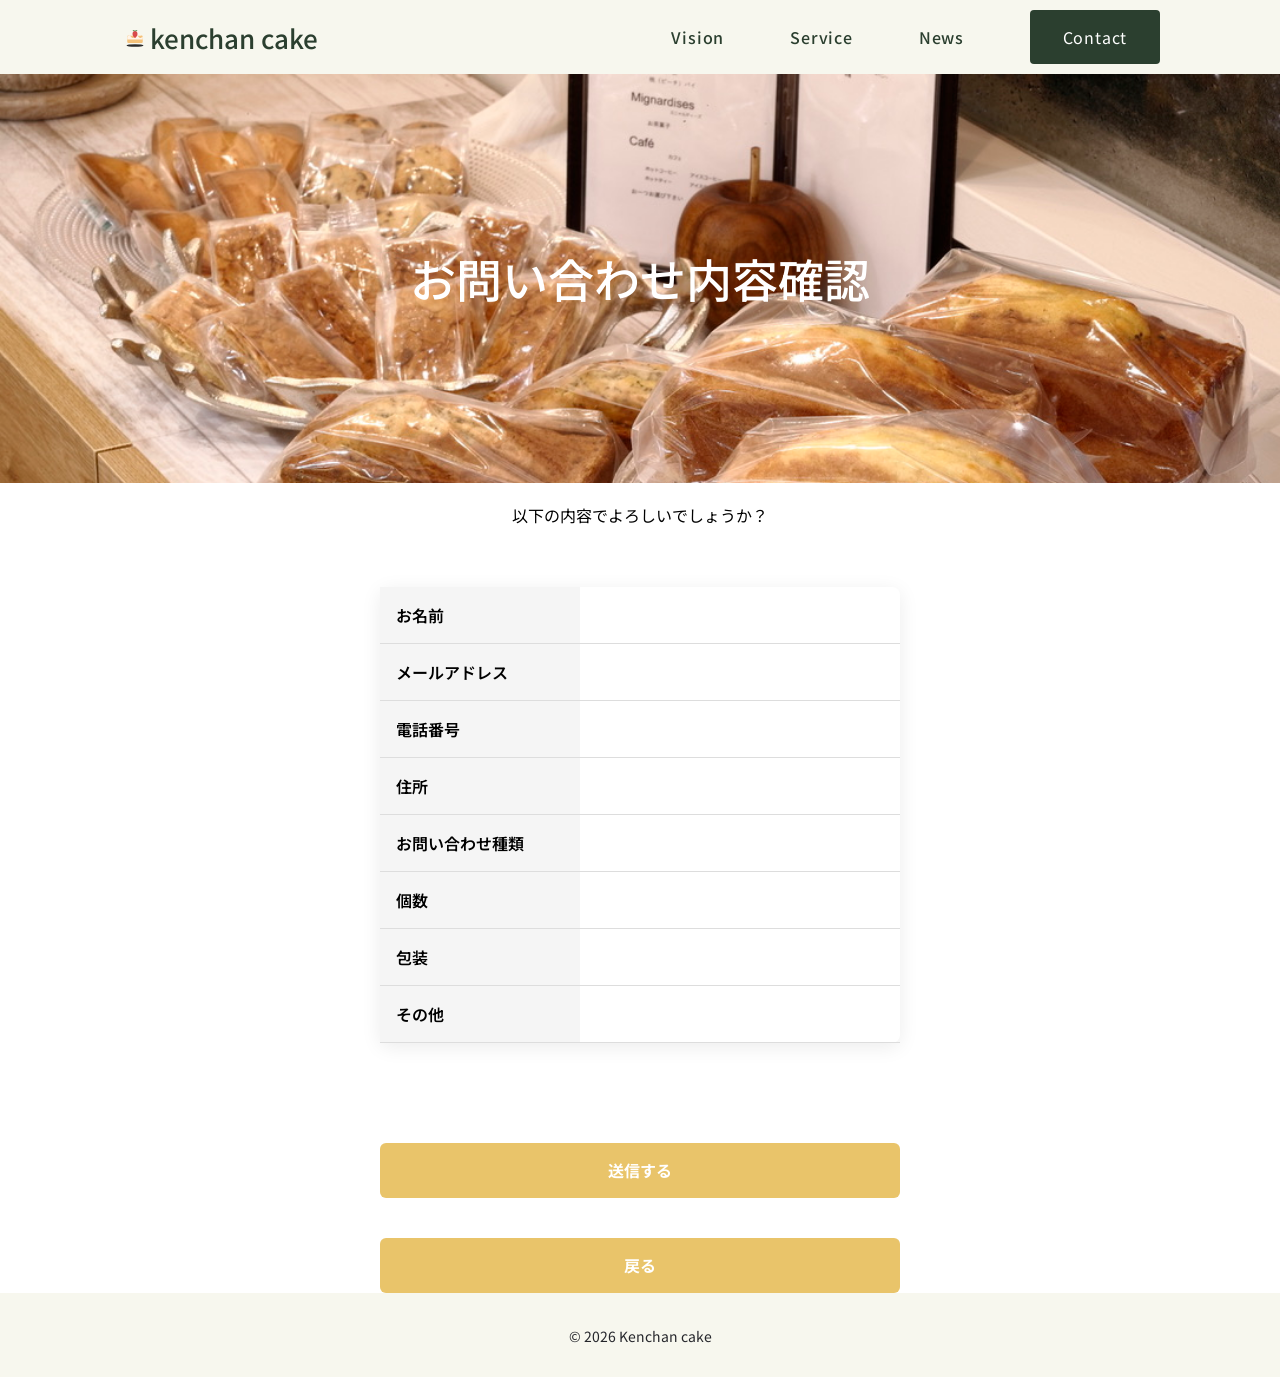
==== confirm.html @ 1800fca9 "3/14" ====
<!doctype html>
<html lang="ja">
  <head>
    <meta name="robots" content="noindex,nofollow" />
    <meta charset="UTF-8" />
    <meta name="viewport" content="width=device-width,initial-scale=1.0" />
    <meta name="format-detection" content="telephone=no" />
    <!-- meta情報 -->
    <title>レモンケーキ | お問い合わせ内容確認</title>
    <meta name="description" content="お問い合わせ内容の確認ページです" />
    <meta name="keywords" content="" />
    <!-- ogp -->
    <meta property="og:title" content="レモンケーキ | お問い合わせ内容確認" />
    <meta property="og:type" content="website" />
    <meta
      property="og:url"
      content="https://contact-form-kenchan-cake.vercel.app/"
    />
    <meta
      property="og:image"
      content="http://hogehoge.com/images/ogp-img.jpg"
    />
    <meta property="og:site_name" content="Lemon cake" />
    <meta
      property="og:description"
      content="お問い合わせ内容の確認ページです"
    />
    <meta name="twitter:card" content="summary" />
    <!-- ファビコン -->
    <link rel="icon" href="./images/favicon 2.ico" />

    <!-- Google Fonts -->
    <link rel="preconnect" href="https://fonts.googleapis.com" />
    <link rel="preconnect" href="https://fonts.gstatic.com" crossorigin />
    <link
      href="https://fonts.googleapis.com/css2?family=Noto+Sans+JP:wght@400;500;700&display=swap"
      rel="stylesheet"
    />

    <!-- ファーストビューの背景画像を先に読み込む -->
    <link rel="preload" as="image" href="./images/fv-img.jpg" />
    <link rel="preload" as="image" href="./images/fv-img-sp.jpg" />

    <!-- css -->
    <link rel="stylesheet" href="./sass/style.css" />

    <!-- JavaScript -->
    <script
      src="https://code.jquery.com/jquery-3.6.1.min.js"
      integrity="sha256-o88AwQnZB+VDvE9tvIXrMQaPlFFSUTR+nldQm1LuPXQ="
      crossorigin="anonymous"
      defer
    ></script>
    <script src="/js/script.js" defer></script>
  </head>

  <body>
    <header class="header js-header">
      <div class="header__inner">
        <img
          src="./images/logo.svg"
          alt=""
          class="header__logo"
          loading="lazy"
        />
        <h1 class="header__name">kenchan cake</h1>
        <nav class="header__nav md-none">
          <ul class="header__items">
            <li class="header__item">
              <a href="#vision" class="header__link">Vision</a>
            </li>
            <li class="header__item">
              <a href="#service" class="header__link">Service</a>
            </li>
            <li class="header__item">
              <a href="#news" class="header__link">News</a>
            </li>
          </ul>
        </nav>
        <a href="#contact" class="header__contact contact-button md-none"
          >Contact</a
        >
      </div>
    </header>

    <div class="hamburger js-hamburger md-show">
      <span></span>
      <span></span>
      <span></span>
    </div>

    <div class="drawer-menu js-drawer">
      <div class="drawer-menu__inner">
        <ul class="drawer-menu__items">
          <li class="drawer-menu__item">
            <a href="#vision" class="drawer-menu__link">Vision</a>
          </li>
          <li class="drawer-menu__item">
            <a href="#service" class="drawer-menu__link">Service</a>
          </li>
          <li class="drawer-menu__item">
            <a href="#news" class="drawer-menu__link">News</a>
          </li>
        </ul>
        <a href="#contact" class="drawer-menu__contact contact-button"
          >Contact</a
        >
      </div>
    </div>

    <main>
      <div class="fv">
        <h1 class="fv__title">お問い合わせ内容確認</h1>
      </div>
      <div class="contact__inner">
        <div>
          <p class="confirm-text">以下の内容でよろしいでしょうか？</p>
        </div>
        <dl class="confirm">
          <div class="confirm__row">
            <dt class="confirm__label">お名前</dt>
            <dd class="confirm__value" id="confirm-name"></dd>
          </div>

          <div class="confirm__row">
            <dt class="confirm__label">メールアドレス</dt>
            <dd class="confirm__value" id="confirm-mail"></dd>
          </div>

          <div class="confirm__row">
            <dt class="confirm__label">電話番号</dt>
            <dd class="confirm__value" id="confirm-tel"></dd>
          </div>

          <div class="confirm__row">
            <dt class="confirm__label">住所</dt>
            <dd class="confirm__value" id="confirm-address"></dd>
          </div>

          <div class="confirm__row">
            <dt class="confirm__label">お問い合わせ種類</dt>
            <dd class="confirm__value" id="confirm-type"></dd>
          </div>

          <div class="confirm__row">
            <dt class="confirm__label">個数</dt>
            <dd class="confirm__value" id="confirm-quantity"></dd>
          </div>

          <div class="confirm__row">
            <dt class="confirm__label">包装</dt>
            <dd class="confirm__value" id="confirm-wrap"></dd>
          </div>

          <div class="confirm__row">
            <dt class="confirm__label">その他</dt>
            <dd class="confirm__value" id="confirm-message"></dd>
          </div>
        </dl>
        <button class="contact__button" type="submit">送信する</button>
        <button class="contact__button" type="submit" onclick="history.back()">
          戻る
        </button>
      </div>
    </main>

    <footer class="footer">
      <small class="footer__copyright">&copy; 2026 Kenchan cake</small>
    </footer>
  </body>
</html>
---- sass/style.css ----
@charset "UTF-8";
html {
  font-size: 16px;
}

body {
  font-family: "Noto Sans JP", sans-serif;
}

a[href^="tel:"] {
  pointer-events: none;
}
@media screen and (max-width: 768px) {
  a[href^="tel:"] {
    pointer-events: auto;
  }
}

a {
  transition: opacity 0.3s;
}
a:hover {
  opacity: 0.7;
}

*,
*::before,
*::after {
  box-sizing: border-box;
}

/* Remove default padding */
ul,
ol {
  padding: 0;
}

/* Remove default margin */
body,
h1,
h2,
h3,
h4,
p,
ul,
ol,
figure,
blockquote,
dl,
dd {
  margin: 0;
}

/* Set core root defaults */
html {
  scroll-behavior: smooth;
}

/* Set core body defaults */
body {
  min-height: 100vh;
  text-rendering: optimizeSpeed;
  line-height: 1.5;
}

/* Remove list styles on ul, ol elements with a class attribute */
ul,
ol {
  list-style: none;
}

/* A elements that don't have a class get default styles */
a:not([class]) {
  -webkit-text-decoration-skip: ink;
  text-decoration-skip-ink: auto;
}

a {
  text-decoration: none;
}

/* Make images easier to work with */
img {
  max-width: 100%;
  display: block;
  width: 100%;
}

/* Natural flow and rhythm in articles by default */
article > * + * {
  margin-top: 1em;
}

/* Inherit fonts for inputs and buttons */
input,
button,
textarea,
select {
  font: inherit;
}

/* Blur images when they have no alt attribute */
img:not([alt]) {
  filter: blur(10px);
}

/* フォームリセット */
input,
button,
select,
textarea {
  -webkit-appearance: none;
  -moz-appearance: none;
  appearance: none;
  background: transparent;
  border: none;
  border-radius: 0;
  font: inherit;
  outline: none;
}

textarea {
  resize: vertical;
}

input[type="checkbox"],
input[type="radio"] {
  display: none;
}

input[type="submit"],
input[type="button"],
label,
button,
select {
  cursor: pointer;
}

select::-ms-expand {
  display: none;
}

/* .header {
  background-color: #eadd29;
  position: absolute;
  top: 0;
  left: 0;
  width: 100%;
  padding: 31px 0 0 80px;
} */
/* @media screen and (max-width: 768px) {
  .header {
    padding: 19px 0 0 10px;
  }
} */

.header__logo {
  /* width: 250px; */
  width: 30px;
  /* aspect-ratio: 42/9; */
}
/* @media screen and (max-width: 768px) {
  .header__logo {
    width: 103px;
  }
} */

.header {
  position: fixed;
  z-index: 1000;
  top: 0;
  left: 0;
  width: 100%;
  height: 74px;
  background-color: #f7f7ee;
}

.header__inner {
  display: flex;
  align-items: center;
  padding: 0 120px;
  height: inherit;
}
@media screen and (max-width: 1024px) {
  .header__inner {
    padding: 0 25px;
  }
}
@media screen and (max-width: 768px) {
  .header__inner {
    padding: 0 15px;
  }
}

.header__name {
  font-size: 26px;
  font-weight: 500;
  display: flex;
  align-items: center;
  margin-right: auto;
  height: inherit;
  color: #2b3f2f;
}
@media screen and (max-width: 768px) {
  .header__name {
    font-size: 24px;
  }
}

.header__nav {
  height: inherit;
}

.header__items {
  display: flex;
  align-items: center;
  height: inherit;
}

.header__item {
  height: inherit;
}

.header__item:not(:first-child) {
  margin-left: 66px;
}

.header__link {
  font-size: 16px;
  font-weight: 500;
  letter-spacing: 0.05em;
  display: flex;
  align-items: center;
  color: #2b3f2f;
  height: inherit;
}

.header__contact {
  margin-left: 66px;
}

.hamburger {
  position: fixed;
  z-index: 9999;
  top: 30px;
  right: 15px;
  width: 25px;
  height: 16px;
  cursor: pointer;
}

.hamburger.is-active {
  right: 20px;
}

.hamburger span {
  position: absolute;
  left: 0;
  display: inline-block;
  width: 100%;
  height: 2px;
  transition: transform 0.3s;
  background-color: #2b3f2f;
}

.hamburger span:first-child {
  top: 0;
}

.hamburger span:nth-child(2) {
  top: 8px;
  transition: opacity 0.3s;
}

.hamburger span:last-child {
  top: 16px;
}

.hamburger.is-active span:first-child {
  top: 15px;
  transform: rotate(-45deg);
}

.hamburger.is-active span:nth-child(2) {
  opacity: 0;
}

.hamburger.is-active span:last-child {
  top: 15px;
  transform: rotate(45deg);
}

.drawer-menu {
  position: absolute;
  z-index: 5000;
  top: 0;
  left: 0;
  display: none;
  width: 100%;
  height: 100vh;
  background-color: #f7f7ee;
}

.drawer-menu__inner {
  display: flex;
  flex-direction: column;
  align-items: center;
  justify-content: center;
  width: 100%;
  height: inherit;
}

.drawer-menu__items {
  display: flex;
  align-items: center;
  flex-direction: column;
}

.drawer-menu__item {
  display: inline-block;
}

.drawer-menu__item:not(:first-child) {
  margin-top: 50px;
}

.drawer-menu__link {
  font-size: 16px;
  letter-spacing: 0.05em;
  font-weight: 500;
  line-height: 1.875;
  color: #2b3f2f;
}

.drawer-menu__contact {
  margin-top: 48px;
}
.fv {
  background-image: url(../images/FV-img.jpg);
  background-size: cover;
  aspect-ratio: 1440/460;
  display: flex;
  justify-content: center;
  align-items: center;
}
@media screen and (max-width: 768px) {
  .fv {
    background-image: url(../images/FVimg-sp.jpg);
    background-size: cover;
    background-position: center;
    aspect-ratio: 280/80;
  }
}

.fv__title {
  font-size: 46px;
  font-weight: 500;
  color: #fff;
}
@media screen and (max-width: 768px) {
  .fv__title {
    font-size: 28px;
  }
}

.contact {
  padding: 0px 0 180px;
}
@media screen and (max-width: 768px) {
  .contact {
    padding: 40px 0 80px;
  }
}

.contact__inner {
  max-width: 592px;
  padding: 0 36px;
  margin-inline: auto;
}

.contact__text {
  font-size: 18px;
  line-height: 1.889;
  color: #25262b;
}
@media screen and (max-width: 768px) {
  .contact__text {
    font-size: 14px;
  }
}

.contact__form {
  margin-top: 68px;
}
@media screen and (max-width: 768px) {
  .contact__form {
    margin-top: 47px;
  }
}

.contact__item:not(:first-child) {
  margin-top: 30px;
}
@media screen and (max-width: 768px) {
  .contact__item:not(:first-child) {
    margin-top: 29px;
  }
}

.contact__label {
  display: flex;
  align-items: center;
}

.contact__label-text {
  font-size: 16px;
  color: #25262b;
}
@media screen and (max-width: 768px) {
  .contact__label-text {
    font-size: 14px;
  }
}

.contact__required {
  font-size: 12px;
  font-weight: 500;
  color: #fff;
  border-radius: 6px;
  background-color: #e05760;
  padding: 2px 10px;
  margin-left: 8px;
}
@media screen and (max-width: 768px) {
  .contact__required {
    font-size: 10px;
  }
}

.contact__input,
.contact__select {
  font-size: 14px;
  color: #25262b;
  border-radius: 4px;
  border: 1px solid #aab5ba;
  margin-top: 12px;
  padding: 11px;
  width: 100%;
}
@media screen and (max-width: 768px) {
  .contact__input,
  .contact__select {
    font-size: 13px;
    padding: 8px;
  }
}

.contact__select-wrap {
  position: relative;
}

.contact__select-wrap::after {
  position: absolute;
  content: url(../images/icon-arrow.svg);
  top: 19px;
  right: 11px;
}
@media screen and (max-width: 768px) {
  .contact__select-wrap::after {
    top: 15px;
    right: 8px;
  }
}

.contact__textarea {
  font-size: 14px;
  color: #25262b;
  border: 1px solid #aab5ba;
  border-radius: 4px;
  width: 100%;
  height: 200px;
  margin-top: 12px;
  padding: 11px;
  resize: none;
}
@media screen and (max-width: 768px) {
  .contact__textarea {
    font-size: 13px;
    padding: 8px;
    height: 146px;
  }
}

.contact__input::-moz-placeholder,
.contact__textarea::-moz-placeholder {
  font-size: 14px;
  color: #d5d5d5;
}

.contact__input::placeholder,
.contact__textarea::placeholder {
  font-size: 14px;
  color: #d5d5d5;
}
@media screen and (max-width: 768px) {
  .contact__input::-moz-placeholder,
  .contact__textarea::-moz-placeholder {
    font-size: 13px;
  }
  .contact__input::placeholder,
  .contact__textarea::placeholder {
    font-size: 13px;
  }
}

.contact__select:invalid {
  color: #d5d5d5;
}
@media screen and (max-width: 768px) {
  .contact__select:invalid {
    font-size: 13px;
  }
}

.contact__button {
  font-size: 16px;
  font-weight: 700;
  border-radius: 6px;
  background-color: #e9c46a;
  color: #fff;
  padding: 15.5px 12px;
  margin-top: 40px;
  width: 100%;
  transition: background-color 0.3s;
}
@media screen and (max-width: 768px) {
  .contact__button {
    font-size: 14px;
    margin-top: 24px;
    padding: 13px 12px;
  }
}
.contact__button:hover {
  background-color: #d8b55d;
}

@media screen and (max-width: 768px) {
  .contact__button {
    font-size: 14px;
    margin-top: 24px;
    padding: 13px 12px;
  }
}
.contact__button:hover {
  background-color: #d8b55d;
}

.footer {
  background-color: #f7f7ee;
  padding: 30px;
  text-align: center;
}
/* @media screen and (max-width: 768px) {
  .footer {
    padding-bottom: 20px;
  }
} */

.footer__copyright {
  font-size: 14px;
  color: #25262b;
  text-align: center;
}
@media screen and (max-width: 768px) {
  .footer__copyright {
    font-size: 12px;
  }
} /*# sourceMappingURL=style.css.map */

.inner {
  width: 100%;
  max-width: 1080px;
  margin-right: auto;
  margin-left: auto;
  padding-right: 25px;
  padding-left: 25px;
}
@media screen and (max-width: 768px) {
  .inner {
    padding-right: 15px;
    padding-left: 15px;
  }
}

.heading {
  position: relative;
  font-size: 36px;
  font-weight: 500;
  padding-bottom: 17px;
  letter-spacing: 0.05em;
  color: #2b3f2f;
}

.heading::after {
  position: absolute;
  bottom: 0;
  left: 0;
  width: 34px;
  height: 4px;
  content: "";
  border-radius: 2px;
  background-color: #2b3f2f;
}

.heading.heading--center {
  text-align: center;
}
@media screen and (max-width: 768px) {
  .heading.heading--center {
    text-align: left;
  }
}

.heading.heading--center::after {
  left: 50%;
  transform: translateX(-50%);
}
@media screen and (max-width: 768px) {
  .heading.heading--center::after {
    left: 0;
    transform: translateX(0);
  }
}

.text {
  font-size: 16px;
  letter-spacing: 0.05em;
  font-weight: 500;
  line-height: 1.875;
  color: #2b3f2f;
}

.text.text--large {
  font-size: 24px;
  line-height: 1.833;
}
@media screen and (max-width: 768px) {
  .text.text--large {
    font-size: 20px;
  }
}

.contact-button {
  display: flex;
  align-items: center;
  justify-content: center;
  width: 130px;
  padding: 15px;
  letter-spacing: 0.05em;
  color: #fff;
  border-radius: 4px;
  background-color: #2b3f2f;
  transition: background-color 0.3;
}
.contact-button:hover {
  opacity: 1;
  background-color: #4d6452;
}

.contact-button.contact-button--wide {
  font-size: 20px;
  width: 220px;
}
@media screen and (max-width: 768px) {
  .contact-button.contact-button--wide {
    font-size: 16px;
  }
}

/* confirm.html */
.confirm {
  max-width: 720px;
  margin: 60px auto;
  /* padding: 20px; */
  background: #ffffff;
  border-radius: 8px;
  box-shadow: 0 4px 20px rgba(0, 0, 0, 0.08);
}

.confirm-text {
  text-align: center;
  margin-top: 20px;
}

.confirm__row {
  display: grid;
  grid-template-columns: 200px 1fr;
  border-bottom: 1px solid #ddd;
}

.confirm__label {
  padding: 16px;
  background: #f5f5f5;
  font-weight: 600;
}

.confirm__value {
  padding: 16px;
}
@media (max-width: 768px) {
  .confirm__row {
    grid-template-columns: 1fr;
  }

  .confirm__label {
    background: none;
    padding-bottom: 4px;
  }
}

@media screen and (max-width: 768px) {
  .md-none {
    display: none;
  }
}

.md-show {
  display: none;
}
@media screen and (max-width: 768px) {
  .md-show {
    display: block;
  }
} /*# sourceMappingURL=style.css.map */
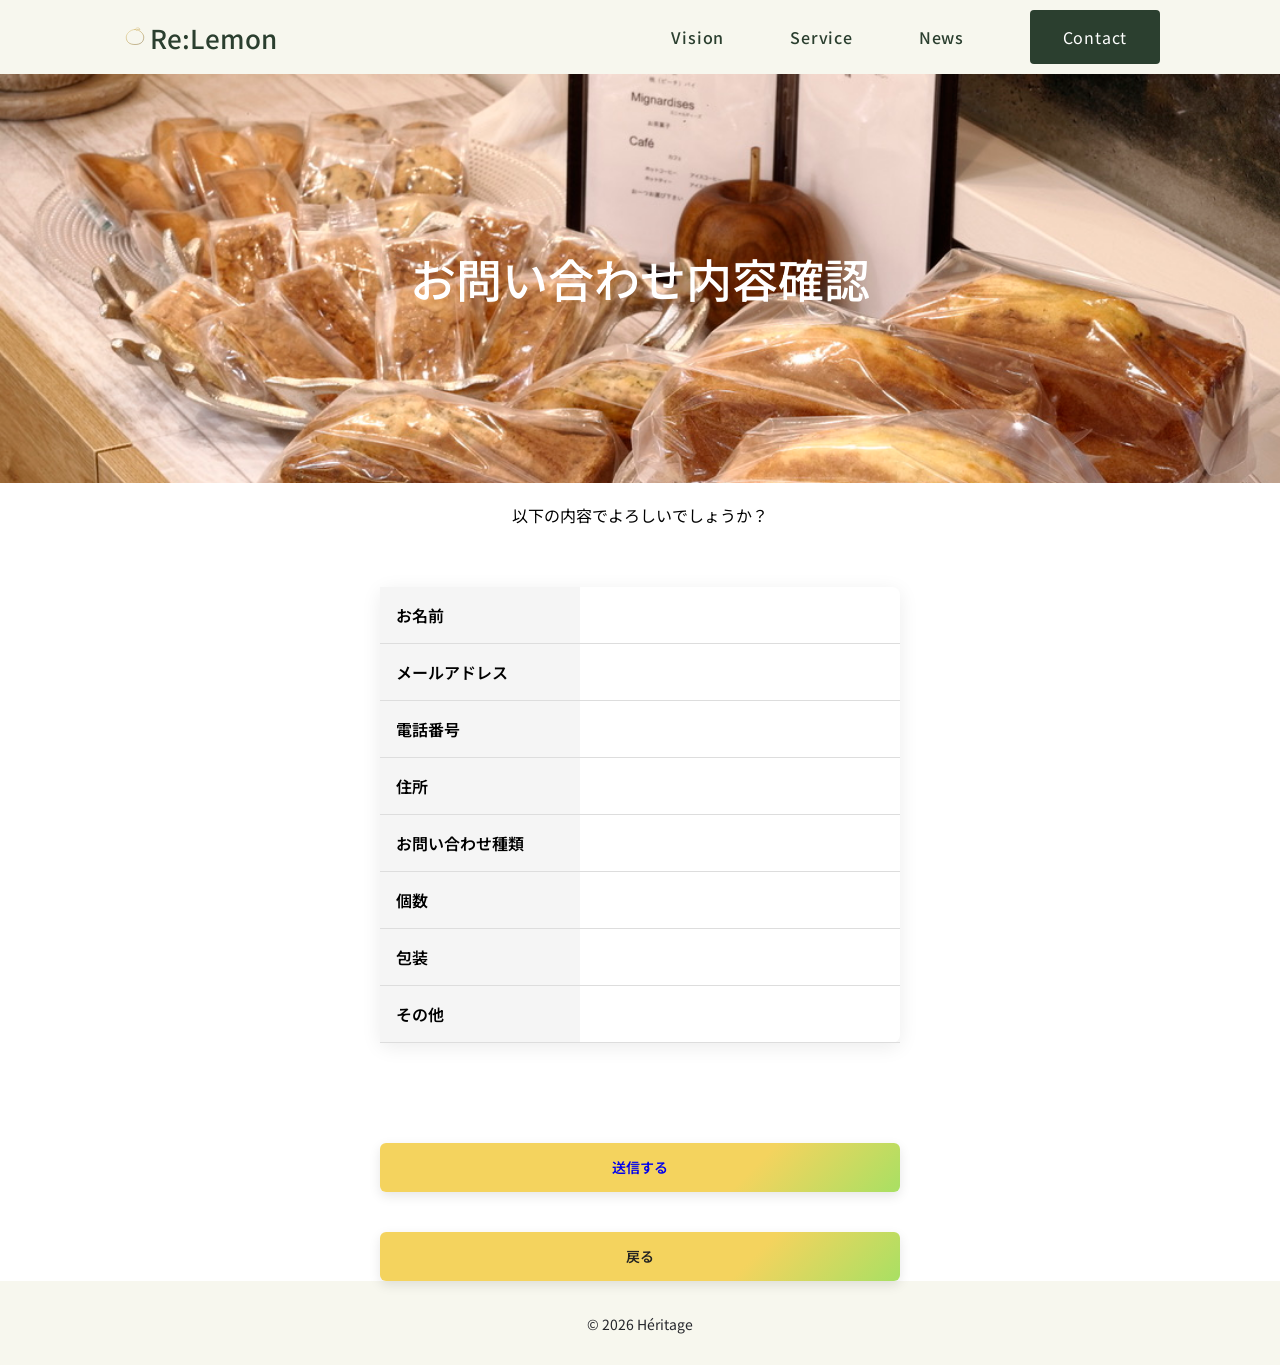
==== commit a5fcc0d5: "3/22" ====
--- a/confirm.html
+++ b/confirm.html
@@ -38,8 +38,8 @@
     />
 
     <!-- ファーストビューの背景画像を先に読み込む -->
-    <link rel="preload" as="image" href="./images/fv-img.jpg" />
-    <link rel="preload" as="image" href="./images/fv-img-sp.jpg" />
+    <link rel="preload" as="image" href="./images/Lemon-cake.jpeg" />
+    <link rel="preload" as="image" href="./images/Lemon-cake.jpeg" />
 
     <!-- css -->
     <link rel="stylesheet" href="./sass/style.css" />
@@ -58,12 +58,12 @@
     <header class="header js-header">
       <div class="header__inner">
         <img
-          src="./images/logo.svg"
+          src="./images/lemon_logo_ultra_minimal.svg"
           alt=""
           class="header__logo"
           loading="lazy"
         />
-        <h1 class="header__name">kenchan cake</h1>
+        <h1 class="header__name">Re:Lemon</h1>
         <nav class="header__nav md-none">
           <ul class="header__items">
             <li class="header__item">
@@ -157,7 +157,9 @@
             <dd class="confirm__value" id="confirm-message"></dd>
           </div>
         </dl>
-        <button class="contact__button" type="submit">送信する</button>
+        <button class="contact__button" type="submit">
+          <a href="/thanks.html">送信する</a>
+        </button>
         <button class="contact__button" type="submit" onclick="history.back()">
           戻る
         </button>
@@ -165,7 +167,7 @@
     </main>
 
     <footer class="footer">
-      <small class="footer__copyright">&copy; 2026 Kenchan cake</small>
+      <small class="footer__copyright">&copy; 2026 Héritage</small>
     </footer>
   </body>
 </html>
--- a/sass/style.css
+++ b/sass/style.css
@@ -348,7 +348,7 @@
     background-image: url(../images/FVimg-sp.jpg);
     background-size: cover;
     background-position: center;
-    aspect-ratio: 280/80;
+    /* aspect-ratio: 280/80; */
   }
 }
 
@@ -526,7 +526,7 @@
   font-size: 16px;
   font-weight: 700;
   border-radius: 6px;
-  background-color: #e9c46a;
+  background-color: #6bbf59;
   color: #fff;
   padding: 15.5px 12px;
   margin-top: 40px;
@@ -718,6 +718,97 @@
   }
 }
 
+/* thanks page */
+
+.thanks__inner {
+  max-width: 600px;
+  margin: 0 auto;
+  padding: 60px 20px;
+  text-align: center;
+}
+.thanks__title {
+  font-size: 28px;
+  font-weight: 700;
+  margin-bottom: 16px;
+}
+
+.thanks__inner p {
+  font-size: 14px;
+  line-height: 1.8;
+  color: #555;
+}
+
+.thanks__flow {
+  margin-top: 32px;
+  padding: 20px;
+  background: #f8f8f8;
+  border-radius: 8px;
+  text-align: left;
+}
+
+.thanks__flow p {
+  font-weight: 600;
+  margin-bottom: 10px;
+}
+
+.thanks__flow ul {
+  padding-left: 16px;
+}
+
+.thanks__flow li {
+  margin-bottom: 6px;
+  font-size: 14px;
+}
+
+.thanks__message {
+  margin-top: 40px;
+  font-size: 16px;
+  line-height: 2;
+  color: #222;
+}
+
+.thanks__actions {
+  margin-top: 40px;
+  display: flex;
+  flex-direction: column;
+  gap: 12px;
+}
+
+.contact__button {
+  display: inline-block;
+  padding: 14px;
+  border-radius: 6px;
+  font-size: 14px;
+  text-decoration: none;
+
+  background: linear-gradient(135deg, #f4d35e 0%, #f4d35e 70%, #a8e063 100%);
+
+  color: #222;
+  font-weight: 600;
+  box-shadow: 0 4px 12px rgba(0, 0, 0, 0.1);
+
+  transition: all 0.3s ease;
+}
+.contact__button:hover {
+  transform: translateY(-3px);
+  filter: brightness(0.95);
+}
+
+.thanks__inner {
+  animation: fadeIn 0.6s ease;
+}
+
+@keyframes fadeIn {
+  from {
+    opacity: 0;
+    transform: translateY(10px);
+  }
+  to {
+    opacity: 1;
+    transform: translateY(0);
+  }
+}
+
 @media screen and (max-width: 768px) {
   .md-none {
     display: none;
